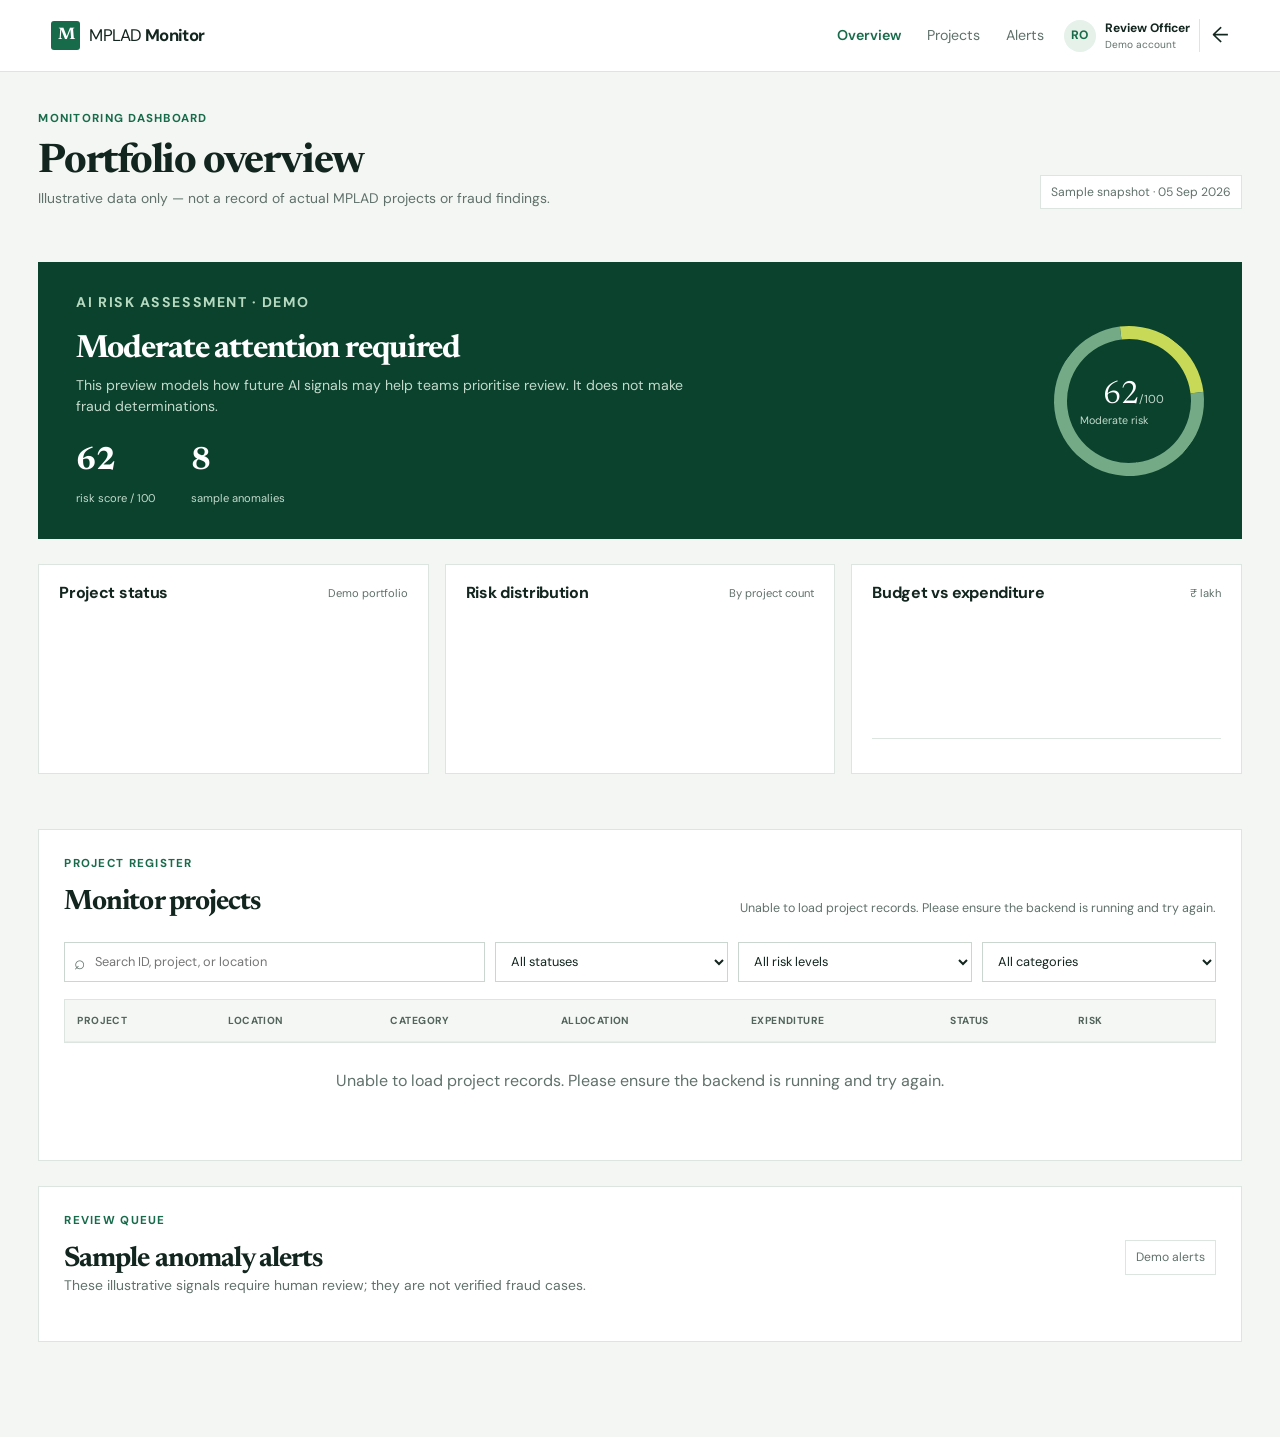
==== frontend/dashboard.html @ 263b67cf "Initial project upload" ====
<!doctype html>
<html lang="en">
  <head>
    <meta charset="UTF-8" />
    <meta name="viewport" content="width=device-width, initial-scale=1.0" />
    <meta
      name="description"
      content="MPLAD Monitor dashboard with illustrative project monitoring data."
    />
    <title>Dashboard | MPLAD Monitor</title>
    <link rel="preconnect" href="https://fonts.googleapis.com" />
    <link rel="preconnect" href="https://fonts.gstatic.com" crossorigin />
    <link
      href="https://fonts.googleapis.com/css2?family=DM+Sans:wght@400;500;600;700&family=Newsreader:opsz,wght@6..72,600;6..72,700&display=swap"
      rel="stylesheet"
    />
    <link rel="stylesheet" href="style.css" />
  </head>
  <body class="dashboard-page">
    <header class="dashboard-header">
      <a class="brand" href="index.html"
        ><span class="brand-mark" aria-hidden="true">M</span
        ><span>MPLAD <strong>Monitor</strong></span></a
      >
      <nav aria-label="Dashboard navigation">
        <a class="active" href="#overview">Overview</a
        ><a href="#projects">Projects</a><a href="#alerts">Alerts</a>
      </nav>
      <div class="profile">
        <span class="avatar" aria-hidden="true">RO</span
        ><span><b>Review Officer</b><small>Demo account</small></span
        ><a class="back-link" href="index.html" aria-label="Return to home"
          >←</a
        >
      </div>
    </header>
    <main class="dashboard-main">
      <section class="dashboard-title" id="overview">
        <div>
          <p class="eyebrow">Monitoring dashboard</p>
          <h1>Portfolio overview</h1>
          <p>
            Illustrative data only — not a record of actual MPLAD projects or
            fraud findings.
          </p>
        </div>
        <span class="snapshot">Sample snapshot · 05 Sep 2026</span>
      </section>
      <section
        class="stat-grid"
        id="summaryCards"
        aria-label="Portfolio summary"
      ></section>
      <section class="risk-overview">
        <div>
          <p class="eyebrow">AI risk assessment · demo</p>
          <h2>Moderate attention required</h2>
          <p>
            This preview models how future AI signals may help teams prioritise
            review. It does not make fraud determinations.
          </p>
          <div class="risk-metrics">
            <span
              ><b id="overallRiskScore">62</b
              ><small>risk score / 100</small></span
            ><span
              ><b id="anomalyCount">8</b><small>sample anomalies</small></span
            >
          </div>
        </div>
        <div class="risk-gauge" aria-label="Demo risk score 62 out of 100">
          <div class="gauge-value">62<span>/100</span></div>
          <p>Moderate risk</p>
        </div>
      </section>
      <section class="analytics-grid" aria-label="Sample data visualizations">
        <article class="chart-card">
          <div class="card-heading">
            <h2>Project status</h2>
            <span>Demo portfolio</span>
          </div>
          <div id="statusChart" class="bar-chart"></div>
        </article>
        <article class="chart-card">
          <div class="card-heading">
            <h2>Risk distribution</h2>
            <span>By project count</span>
          </div>
          <div id="riskChart" class="bar-chart"></div>
        </article>
        <article class="chart-card">
          <div class="card-heading">
            <h2>Budget vs expenditure</h2>
            <span>₹ lakh</span>
          </div>
          <div id="budgetChart" class="comparison-chart"></div>
        </article>
      </section>
      <section class="projects-section" id="projects">
        <div class="section-row">
          <div>
            <p class="eyebrow">Project register</p>
            <h2>Monitor projects</h2>
          </div>
          <span id="visibleCount" class="count-label">0 projects shown</span>
        </div>
        <div class="filters" aria-label="Filter projects">
          <label class="search-field"
            ><span class="sr-only">Search projects</span
            ><input
              id="projectSearch"
              type="search"
              placeholder="Search ID, project, or location" /></label
          ><label
            ><span class="sr-only">Filter by status</span
            ><select id="statusFilter">
              <option value="all">All statuses</option>
              <option>Completed</option>
              <option>In Progress</option>
              <option>Delayed</option>
              <option>Not Started</option>
            </select></label
          ><label
            ><span class="sr-only">Filter by risk level</span
            ><select id="riskFilter">
              <option value="all">All risk levels</option>
              <option>Low</option>
              <option>Medium</option>
              <option>High</option>
              <option>Critical</option>
            </select></label
          ><label
            ><span class="sr-only">Filter by category</span
            ><select id="categoryFilter">
              <option value="all">All categories</option>
            </select></label
          >
        </div>
        <div class="table-wrap">
          <table>
            <thead>
              <tr>
                <th>Project</th>
                <th>Location</th>
                <th>Category</th>
                <th>Allocation</th>
                <th>Expenditure</th>
                <th>Status</th>
                <th>Risk</th>
                <th></th>
              </tr>
            </thead>
            <tbody id="projectsTableBody"></tbody>
          </table>
        </div>
        <p id="emptyState" class="empty-state" hidden>
          No demo projects match these filters.
        </p>
      </section>
      <section class="alerts-section" id="alerts">
        <div class="section-row">
          <div>
            <p class="eyebrow">Review queue</p>
            <h2>Sample anomaly alerts</h2>
          </div>
          <span class="demo-tag">Demo alerts</span>
        </div>
        <p class="section-intro">
          These illustrative signals require human review; they are not verified
          fraud cases.
        </p>
        <div id="alertsList" class="alerts-list"></div>
      </section>
    </main>
    <div
      id="projectModal"
      class="modal"
      role="dialog"
      aria-modal="true"
      aria-labelledby="modalTitle"
      hidden
    >
      <div class="modal-backdrop" data-close-modal></div>
      <div class="modal-content">
        <button class="modal-close" data-close-modal aria-label="Close details">
          ×
        </button>
        <p class="eyebrow">Demo project detail</p>
        <h2 id="modalTitle"></h2>
        <div id="modalBody"></div>
      </div>
    </div>
    <script src="script.js"></script>
  </body>
</html>
---- frontend/style.css ----
:root {
  --ink: #12251f;
  --muted: #60716b;
  --line: #dce5e0;
  --paper: #f7f8f5;
  --white: #fff;
  --green: #176b4b;
  --green-dark: #0b422e;
  --mint: #e5f1e9;
  --amber: #a86405;
  --red: #b33b35;
  --blue: #265e85;
  --shadow: 0 10px 28px rgba(25, 50, 40, 0.08);
}
* {
  box-sizing: border-box;
}
html {
  scroll-behavior: smooth;
}
body {
  margin: 0;
  color: var(--ink);
  background: var(--paper);
  font-family: "DM Sans", Arial, sans-serif;
  line-height: 1.5;
}
a {
  color: inherit;
  text-decoration: none;
}
h1,
h2,
h3,
p {
  margin-top: 0;
}
h1,
h2 {
  font-family: Newsreader, Georgia, serif;
  letter-spacing: -0.035em;
}
h1 {
  font-size: clamp(2.8rem, 6vw, 5rem);
  line-height: 0.98;
}
h2 {
  font-size: clamp(2rem, 4vw, 3rem);
  line-height: 1.05;
}
.site-header,
.dashboard-header {
  min-height: 72px;
  padding: 0 max(4vw, 24px);
  display: flex;
  align-items: center;
  justify-content: space-between;
  background: rgba(247, 248, 245, 0.94);
  border-bottom: 1px solid var(--line);
  gap: 20px;
}
.site-header {
  position: sticky;
  top: 0;
  z-index: 3;
}
.brand {
  display: flex;
  align-items: center;
  gap: 9px;
  font-size: 1.05rem;
  letter-spacing: -0.04em;
  white-space: nowrap;
}
.brand strong {
  font-weight: 700;
}
.brand-mark {
  width: 29px;
  height: 29px;
  display: grid;
  place-items: center;
  background: var(--green);
  color: white;
  font-weight: 700;
  font-family: Newsreader, serif;
  border-radius: 3px;
}
.primary-nav,
.dashboard-header nav {
  display: flex;
  gap: 26px;
  font-size: 0.89rem;
  color: var(--muted);
}
.primary-nav a:hover,
.dashboard-header nav a:hover,
.dashboard-header nav .active {
  color: var(--green);
  font-weight: 600;
}
.button {
  display: inline-flex;
  align-items: center;
  gap: 14px;
  background: var(--green);
  color: white;
  padding: 14px 20px;
  font-weight: 600;
  font-size: 0.9rem;
  border: 1px solid var(--green);
  transition: 0.2s ease;
}
.button:hover {
  background: var(--green-dark);
  transform: translateY(-1px);
}
.button-small {
  padding: 9px 14px;
  font-size: 0.83rem;
}
.hero {
  max-width: 1220px;
  margin: auto;
  min-height: 575px;
  padding: 96px max(4vw, 24px);
  display: grid;
  grid-template-columns: 1.08fr 0.8fr;
  align-items: center;
  gap: 80px;
}
.eyebrow {
  color: var(--green);
  font-size: 0.72rem;
  font-weight: 700;
  letter-spacing: 0.11em;
  text-transform: uppercase;
  margin-bottom: 16px;
}
.hero h1 {
  max-width: 690px;
  margin-bottom: 24px;
}
.hero h1 em {
  color: var(--green);
  font-weight: 600;
}
.hero-text {
  max-width: 620px;
  font-size: 1.13rem;
  color: var(--muted);
  line-height: 1.7;
}
.hero-actions {
  display: flex;
  align-items: center;
  gap: 25px;
  margin: 30px 0;
}
.text-link {
  font-weight: 600;
  font-size: 0.9rem;
  border-bottom: 1px solid var(--ink);
}
.demo-note {
  font-size: 0.79rem;
  color: var(--muted);
}
.hero-panel {
  background: var(--green-dark);
  color: #eff8f1;
  padding: 29px;
  box-shadow: var(--shadow);
  min-height: 335px;
  display: flex;
  flex-direction: column;
}
.panel-topline,
.panel-footer {
  display: flex;
  justify-content: space-between;
  font-size: 0.76rem;
  color: #c8dbcf;
}
.live-dot {
  color: #ddf6c9;
}
.live-dot:before {
  content: "";
  display: inline-block;
  width: 7px;
  height: 7px;
  border-radius: 50%;
  background: #abdf77;
  margin-right: 6px;
}
.health-score {
  display: flex;
  align-items: center;
  gap: 13px;
  margin: 30px 0 16px;
}
.health-score span {
  font-family: Newsreader, serif;
  font-size: 5.4rem;
  line-height: 0.7;
}
.health-score small {
  font-size: 0.8rem;
  color: #c8dbcf;
}
.mini-bars {
  height: 95px;
  border-bottom: 1px solid rgba(255, 255, 255, 0.2);
  display: flex;
  align-items: end;
  gap: 9px;
}
.mini-bars i {
  display: block;
  flex: 1;
  background: #88bb92;
}
.panel-footer {
  margin-top: 16px;
}
.panel-footer b {
  color: #fff;
  font-size: 1rem;
}
.trust-strip {
  background: #e5eee7;
  padding: 15px;
  display: flex;
  justify-content: center;
  gap: 20px;
  color: #426253;
  font-size: 0.78rem;
  font-weight: 600;
}
.content-section,
.workflow-section {
  max-width: 1220px;
  margin: auto;
  padding: 100px max(4vw, 24px);
}
.section-heading {
  max-width: 650px;
}
.section-heading > p:last-child {
  color: var(--muted);
  line-height: 1.7;
}
.feature-grid {
  display: grid;
  grid-template-columns: repeat(3, 1fr);
  gap: 20px;
  margin-top: 48px;
}
.feature-grid article {
  background: var(--white);
  padding: 28px;
  border: 1px solid var(--line);
}
.feature-icon {
  color: var(--green);
  font-family: Newsreader, serif;
  font-size: 1.5rem;
}
.feature-grid h3,
.workflow-list h3 {
  margin: 20px 0 8px;
  font-size: 1.04rem;
}
.feature-grid p,
.workflow-list p {
  font-size: 0.9rem;
  color: var(--muted);
  margin: 0;
  line-height: 1.65;
}
.workflow-section {
  border-top: 1px solid var(--line);
}
.workflow-list {
  list-style: none;
  margin: 42px 0 0;
  padding: 0;
  display: grid;
  grid-template-columns: repeat(3, 1fr);
  gap: 35px;
}
.workflow-list li {
  display: flex;
  gap: 16px;
}
.workflow-list li > span {
  font-family: Newsreader, serif;
  color: var(--green);
  font-size: 1.5rem;
}
.workflow-list h3 {
  margin: 4px 0 8px;
}
.cta-section {
  padding: 85px 24px;
  text-align: center;
  background: var(--green-dark);
  color: #fff;
}
.cta-section h2 {
  margin-bottom: 28px;
}
.cta-section .eyebrow {
  color: #bfe0c8;
}
.button-light {
  background: #fff;
  color: var(--green-dark);
  border-color: #fff;
}
.button-light:hover {
  background: #dcece0;
}
.site-footer {
  padding: 22px max(4vw, 24px);
  background: #0a3224;
  color: #aac4b5;
  display: flex;
  justify-content: space-between;
  font-size: 0.75rem;
}
.dashboard-page {
  background: #f4f6f3;
}
.dashboard-header {
  position: sticky;
  top: 0;
  z-index: 5;
  background: #fff;
}
.dashboard-header nav {
  margin-left: auto;
}
.profile {
  display: flex;
  align-items: center;
  gap: 9px;
  font-size: 0.76rem;
}
.profile small {
  display: block;
  color: var(--muted);
}
.avatar {
  display: grid;
  place-items: center;
  width: 32px;
  height: 32px;
  background: var(--mint);
  color: var(--green);
  font-weight: 700;
  border-radius: 50%;
}
.back-link {
  font-size: 1.35rem;
  padding-left: 12px;
  border-left: 1px solid var(--line);
}
.dashboard-main {
  max-width: 1380px;
  margin: auto;
  padding: 38px max(3vw, 20px) 70px;
}
.dashboard-title {
  display: flex;
  justify-content: space-between;
  align-items: end;
  margin-bottom: 28px;
}
.dashboard-title h1 {
  font-size: 2.55rem;
  margin-bottom: 5px;
}
.dashboard-title > div > p:last-child,
.section-intro {
  color: var(--muted);
  font-size: 0.87rem;
  margin-bottom: 0;
}
.snapshot,
.demo-tag {
  font-size: 0.76rem;
  color: var(--muted);
  padding: 7px 10px;
  border: 1px solid var(--line);
  background: #fff;
}
.stat-grid {
  display: grid;
  grid-template-columns: repeat(6, 1fr);
  gap: 13px;
}
.stat-card {
  padding: 17px;
  background: #fff;
  border: 1px solid var(--line);
  min-width: 0;
}
.stat-card small {
  font-size: 0.73rem;
  color: var(--muted);
  display: block;
  min-height: 35px;
}
.stat-card b {
  font-family: Newsreader, serif;
  font-size: 1.75rem;
  line-height: 1.1;
  display: block;
}
.stat-card.critical b {
  color: var(--red);
}
.risk-overview {
  background: var(--green-dark);
  color: white;
  margin: 25px 0;
  display: flex;
  justify-content: space-between;
  padding: 30px 38px;
  align-items: center;
}
.risk-overview .eyebrow {
  color: #b7d9c0;
}
.risk-overview h2 {
  font-size: 2rem;
  margin-bottom: 8px;
}
.risk-overview p {
  max-width: 630px;
  color: #c3dacb;
  font-size: 0.88rem;
  margin-bottom: 20px;
}
.risk-metrics {
  display: flex;
  gap: 36px;
}
.risk-metrics b {
  font-family: Newsreader, serif;
  font-size: 2rem;
  display: block;
}
.risk-metrics small {
  font-size: 0.7rem;
  color: #c3dacb;
}
.risk-gauge {
  width: 150px;
  height: 150px;
  border: 13px solid #75aa86;
  border-top-color: #c7d957;
  border-radius: 50%;
  display: grid;
  place-content: center;
  text-align: center;
  transform: rotate(38deg);
}
.gauge-value {
  font-family: Newsreader, serif;
  font-size: 2rem;
  transform: rotate(-38deg);
}
.gauge-value span {
  font-family: "DM Sans";
  font-size: 0.72rem;
  color: #c3dacb;
}
.risk-gauge p {
  font-size: 0.67rem;
  margin: 0;
  transform: rotate(-38deg);
  white-space: nowrap;
}
.analytics-grid {
  display: grid;
  grid-template-columns: repeat(3, 1fr);
  gap: 16px;
  margin: 25px 0 55px;
}
.chart-card {
  background: #fff;
  border: 1px solid var(--line);
  padding: 20px;
  min-height: 210px;
}
.card-heading {
  display: flex;
  justify-content: space-between;
  align-items: start;
}
.card-heading h2 {
  font-family: "DM Sans";
  letter-spacing: -0.02em;
  font-size: 1rem;
  margin: 0;
}
.card-heading span {
  font-size: 0.7rem;
  color: var(--muted);
}
.bar-chart {
  margin-top: 23px;
  display: grid;
  gap: 11px;
}
.chart-line {
  display: grid;
  grid-template-columns: 82px 1fr 25px;
  gap: 8px;
  align-items: center;
  font-size: 0.71rem;
}
.chart-line label {
  color: var(--muted);
}
.chart-track {
  height: 9px;
  background: #edf1ee;
}
.chart-fill {
  height: 100%;
  background: var(--green);
}
.chart-line:nth-child(2) .chart-fill {
  background: #bd8a29;
}
.chart-line:nth-child(3) .chart-fill {
  background: #b45a4f;
}
.chart-line:nth-child(4) .chart-fill {
  background: #7b5551;
}
.comparison-chart {
  display: flex;
  height: 137px;
  align-items: end;
  justify-content: space-around;
  gap: 13px;
  padding: 12px 8px 0;
  border-bottom: 1px solid var(--line);
}
.comparison-group {
  height: 100%;
  flex: 1;
  display: flex;
  align-items: end;
  justify-content: center;
  gap: 5px;
  position: relative;
}
.comparison-group:after {
  content: attr(data-label);
  position: absolute;
  bottom: -21px;
  font-size: 0.64rem;
  color: var(--muted);
}
.compare-bar {
  width: 14px;
  background: #b4d1bd;
}
.compare-bar.actual {
  background: var(--green);
}
.projects-section,
.alerts-section {
  background: #fff;
  border: 1px solid var(--line);
  padding: 25px;
  margin-bottom: 25px;
}
.section-row {
  display: flex;
  align-items: end;
  justify-content: space-between;
}
.section-row h2 {
  font-size: 1.75rem;
  margin: 0;
}
.count-label {
  font-size: 0.78rem;
  color: var(--muted);
}
.filters {
  display: grid;
  grid-template-columns: 1.8fr repeat(3, 1fr);
  gap: 10px;
  margin: 24px 0 17px;
}
.filters input,
.filters select {
  width: 100%;
  height: 40px;
  border: 1px solid #cad6ce;
  background: white;
  padding: 0 11px;
  color: var(--ink);
  font: inherit;
  font-size: 0.8rem;
}
.filters input:focus,
.filters select:focus {
  outline: 2px solid #83af94;
  outline-offset: 1px;
}
.search-field {
  position: relative;
}
.search-field:before {
  content: "⌕";
  position: absolute;
  z-index: 1;
  left: 10px;
  top: 7px;
  color: var(--muted);
  font-size: 1.2rem;
}
.search-field input {
  padding-left: 30px;
}
.table-wrap {
  overflow-x: auto;
  border: 1px solid var(--line);
}
table {
  border-collapse: collapse;
  width: 100%;
  min-width: 890px;
  font-size: 0.78rem;
}
th {
  background: #f4f7f4;
  color: #52645c;
  text-align: left;
  text-transform: uppercase;
  letter-spacing: 0.04em;
  font-size: 0.64rem;
}
th,
td {
  padding: 13px 12px;
  border-bottom: 1px solid #e7ede9;
  vertical-align: middle;
}
tbody tr:last-child td {
  border-bottom: 0;
}
tbody tr:hover {
  background: #f8fbf8;
}
.project-name {
  font-weight: 700;
  display: block;
  color: var(--ink);
  max-width: 210px;
}
.project-id {
  font-size: 0.68rem;
  color: var(--muted);
}
.amount {
  white-space: nowrap;
}
.badge {
  display: inline-block;
  padding: 4px 7px;
  font-size: 0.67rem;
  font-weight: 700;
  white-space: nowrap;
}
.status-completed,
.risk-low {
  background: #e3f2e7;
  color: #237144;
}
.status-in-progress,
.risk-medium {
  background: #fff2d8;
  color: #98600d;
}
.status-delayed,
.risk-high {
  background: #fde5dd;
  color: #a54831;
}
.status-not-started,
.risk-critical {
  background: #f4dde0;
  color: #932f3d;
}
.details-button {
  border: 0;
  background: none;
  color: var(--green);
  font: inherit;
  font-weight: 700;
  font-size: 0.73rem;
  cursor: pointer;
  text-decoration: underline;
}
.project-actions {
  display: grid;
  gap: 6px;
}
.analysis-button {
  margin-top: 16px;
  padding: 0;
}
.analysis-result {
  margin-top: 18px;
  color: var(--muted);
  font-size: 0.8rem;
}
.analysis-result .detail-grid {
  margin-top: 0;
  color: var(--text);
}
.analysis-error {
  color: var(--red);
  margin: 0;
}
.empty-state {
  text-align: center;
  color: var(--muted);
  padding: 26px;
}
.alerts-list {
  display: grid;
  grid-template-columns: repeat(2, 1fr);
  gap: 12px;
  margin-top: 20px;
}
.alert-item {
  border-left: 4px solid var(--amber);
  padding: 14px 15px;
  background: #fffaf0;
  display: flex;
  gap: 12px;
  align-items: start;
}
.alert-item.high {
  border-color: var(--red);
  background: #fff6f4;
}
.alert-item button {
  margin-left: auto;
  border: 0;
  background: transparent;
  color: var(--green);
  cursor: pointer;
  font-weight: 700;
  font-size: 0.75rem;
  white-space: nowrap;
}
.alert-item h3 {
  font-size: 0.88rem;
  margin: 0 0 4px;
}
.alert-item p {
  font-size: 0.76rem;
  color: var(--muted);
  margin: 0;
}
.modal {
  position: fixed;
  inset: 0;
  z-index: 10;
  display: grid;
  place-items: center;
  padding: 20px;
}
.modal[hidden] {
  display: none;
}
.modal-open {
  overflow: hidden;
}
.modal-backdrop {
  position: absolute;
  inset: 0;
  background: rgba(9, 28, 20, 0.58);
}
.modal-content {
  position: relative;
  width: min(520px, 100%);
  background: #fff;
  padding: 30px;
  box-shadow: var(--shadow);
}
.modal-content h2 {
  font-size: 2rem;
}
.modal-close {
  position: absolute;
  right: 13px;
  top: 10px;
  border: 0;
  background: none;
  font-size: 1.5rem;
  cursor: pointer;
}
.detail-grid {
  display: grid;
  grid-template-columns: 1fr 1fr;
  gap: 14px;
  margin-top: 20px;
}
.detail-grid div {
  padding: 10px;
  background: #f4f7f4;
  font-size: 0.8rem;
}
.detail-grid small {
  display: block;
  color: var(--muted);
  font-size: 0.67rem;
  margin-bottom: 3px;
}
.sr-only {
  position: absolute;
  width: 1px;
  height: 1px;
  padding: 0;
  margin: -1px;
  overflow: hidden;
  clip: rect(0, 0, 0, 0);
  white-space: nowrap;
  border: 0;
}
@media (max-width: 900px) {
  .hero {
    gap: 35px;
    padding-top: 65px;
  }
  .stat-grid {
    grid-template-columns: repeat(3, 1fr);
  }
  .analytics-grid {
    grid-template-columns: 1fr;
  }
  .alerts-list {
    grid-template-columns: 1fr;
  }
  .risk-overview {
    padding: 25px;
  }
  .primary-nav {
    display: none;
  }
}
@media (max-width: 650px) {
  .site-header,
  .dashboard-header {
    padding: 0 16px;
  }
  .site-header .button {
    display: none;
  }
  .dashboard-header nav {
    display: none;
  }
  .profile > span:not(.avatar) {
    display: none;
  }
  .hero {
    grid-template-columns: 1fr;
    padding: 55px 20px;
    min-height: auto;
  }
  .hero-panel {
    min-height: 280px;
  }
  .trust-strip {
    gap: 10px;
    font-size: 0.65rem;
  }
  .content-section,
  .workflow-section {
    padding: 65px 20px;
  }
  .feature-grid,
  .workflow-list {
    grid-template-columns: 1fr;
  }
  .workflow-list {
    gap: 24px;
  }
  .site-footer {
    display: block;
  }
  .site-footer span {
    display: block;
    margin: 4px 0;
  }
  .dashboard-main {
    padding: 28px 15px 55px;
  }
  .dashboard-title {
    display: block;
  }
  .snapshot {
    display: inline-block;
    margin-top: 14px;
  }
  .stat-grid {
    grid-template-columns: repeat(2, 1fr);
  }
  .risk-overview {
    display: block;
  }
  .risk-gauge {
    margin: 28px auto 5px;
  }
  .filters {
    grid-template-columns: 1fr;
  }
  .projects-section,
  .alerts-section {
    padding: 17px;
  }
  .section-row {
    align-items: start;
  }
  .section-row h2 {
    font-size: 1.45rem;
  }
}
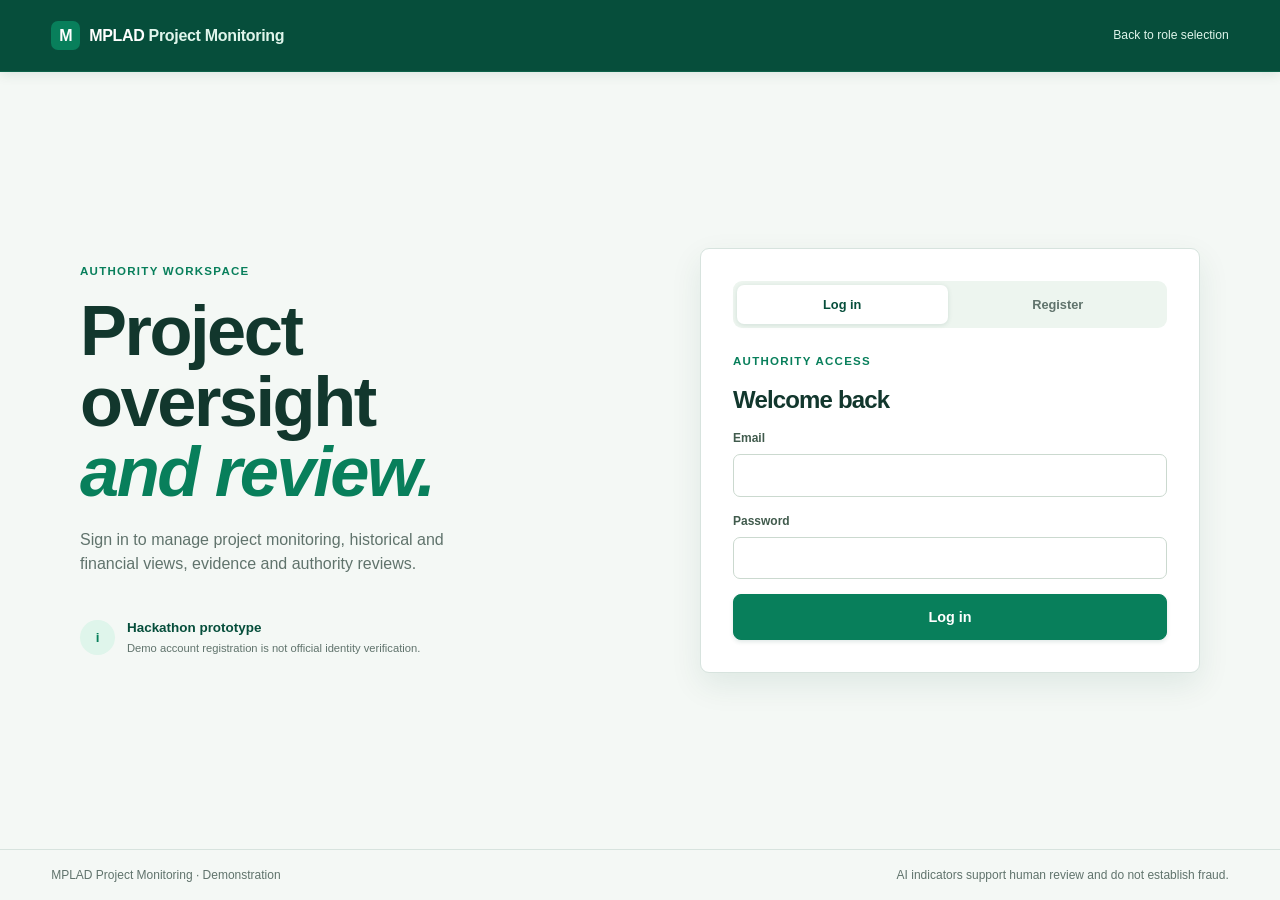
==== commit b07b33bb: "Upload MPLAD AI Fraud Detection project" ====
--- a/frontend/dashboard.html
+++ b/frontend/dashboard.html
@@ -3,193 +3,27 @@
   <head>
     <meta charset="UTF-8" />
     <meta name="viewport" content="width=device-width, initial-scale=1.0" />
-    <meta
-      name="description"
-      content="MPLAD Monitor dashboard with illustrative project monitoring data."
-    />
-    <title>Dashboard | MPLAD Monitor</title>
-    <link rel="preconnect" href="https://fonts.googleapis.com" />
-    <link rel="preconnect" href="https://fonts.gstatic.com" crossorigin />
-    <link
-      href="https://fonts.googleapis.com/css2?family=DM+Sans:wght@400;500;600;700&family=Newsreader:opsz,wght@6..72,600;6..72,700&display=swap"
-      rel="stylesheet"
-    />
-    <link rel="stylesheet" href="style.css" />
+    <meta name="description" content="Authority dashboard for MPLAD project, fund and evidence monitoring." />
+    <title>Authority Dashboard | MPLAD Monitoring Portal</title>
+    <link rel="preconnect" href="https://fonts.googleapis.com" /><link rel="preconnect" href="https://fonts.gstatic.com" crossorigin />
+    <link href="https://fonts.googleapis.com/css2?family=DM+Sans:wght@400;500;600;700&family=Newsreader:opsz,wght@6..72,600;6..72,700&display=swap" rel="stylesheet" /><link rel="stylesheet" href="style.css?v=login-green-1" />
   </head>
   <body class="dashboard-page">
     <header class="dashboard-header">
-      <a class="brand" href="index.html"
-        ><span class="brand-mark" aria-hidden="true">M</span
-        ><span>MPLAD <strong>Monitor</strong></span></a
-      >
-      <nav aria-label="Dashboard navigation">
-        <a class="active" href="#overview">Overview</a
-        ><a href="#projects">Projects</a><a href="#alerts">Alerts</a>
-      </nav>
-      <div class="profile">
-        <span class="avatar" aria-hidden="true">RO</span
-        ><span><b>Review Officer</b><small>Demo account</small></span
-        ><a class="back-link" href="index.html" aria-label="Return to home"
-          >←</a
-        >
-      </div>
+      <a class="brand" href="index.html"><span class="brand-mark" aria-hidden="true">M</span><span>MPLAD <strong>Monitoring Portal</strong></span></a>
+      <nav aria-label="Dashboard navigation"><a class="active" href="#overview">Overview</a><a href="#fund-utilization">Fund utilization</a><a href="#projects">Projects</a><a href="contractor-auth.html">Contractor workspace</a></nav>
+      <div class="profile"><span class="avatar" aria-hidden="true">AO</span><span><b>Authority workspace</b><small>Monitoring and review</small></span><button id="authorityLogout" class="logout-link" type="button">Logout</button></div>
     </header>
     <main class="dashboard-main">
-      <section class="dashboard-title" id="overview">
-        <div>
-          <p class="eyebrow">Monitoring dashboard</p>
-          <h1>Portfolio overview</h1>
-          <p>
-            Illustrative data only — not a record of actual MPLAD projects or
-            fraud findings.
-          </p>
-        </div>
-        <span class="snapshot">Sample snapshot · 05 Sep 2026</span>
-      </section>
-      <section
-        class="stat-grid"
-        id="summaryCards"
-        aria-label="Portfolio summary"
-      ></section>
-      <section class="risk-overview">
-        <div>
-          <p class="eyebrow">AI risk assessment · demo</p>
-          <h2>Moderate attention required</h2>
-          <p>
-            This preview models how future AI signals may help teams prioritise
-            review. It does not make fraud determinations.
-          </p>
-          <div class="risk-metrics">
-            <span
-              ><b id="overallRiskScore">62</b
-              ><small>risk score / 100</small></span
-            ><span
-              ><b id="anomalyCount">8</b><small>sample anomalies</small></span
-            >
-          </div>
-        </div>
-        <div class="risk-gauge" aria-label="Demo risk score 62 out of 100">
-          <div class="gauge-value">62<span>/100</span></div>
-          <p>Moderate risk</p>
-        </div>
-      </section>
-      <section class="analytics-grid" aria-label="Sample data visualizations">
-        <article class="chart-card">
-          <div class="card-heading">
-            <h2>Project status</h2>
-            <span>Demo portfolio</span>
-          </div>
-          <div id="statusChart" class="bar-chart"></div>
-        </article>
-        <article class="chart-card">
-          <div class="card-heading">
-            <h2>Risk distribution</h2>
-            <span>By project count</span>
-          </div>
-          <div id="riskChart" class="bar-chart"></div>
-        </article>
-        <article class="chart-card">
-          <div class="card-heading">
-            <h2>Budget vs expenditure</h2>
-            <span>₹ lakh</span>
-          </div>
-          <div id="budgetChart" class="comparison-chart"></div>
-        </article>
-      </section>
-      <section class="projects-section" id="projects">
-        <div class="section-row">
-          <div>
-            <p class="eyebrow">Project register</p>
-            <h2>Monitor projects</h2>
-          </div>
-          <span id="visibleCount" class="count-label">0 projects shown</span>
-        </div>
-        <div class="filters" aria-label="Filter projects">
-          <label class="search-field"
-            ><span class="sr-only">Search projects</span
-            ><input
-              id="projectSearch"
-              type="search"
-              placeholder="Search ID, project, or location" /></label
-          ><label
-            ><span class="sr-only">Filter by status</span
-            ><select id="statusFilter">
-              <option value="all">All statuses</option>
-              <option>Completed</option>
-              <option>In Progress</option>
-              <option>Delayed</option>
-              <option>Not Started</option>
-            </select></label
-          ><label
-            ><span class="sr-only">Filter by risk level</span
-            ><select id="riskFilter">
-              <option value="all">All risk levels</option>
-              <option>Low</option>
-              <option>Medium</option>
-              <option>High</option>
-              <option>Critical</option>
-            </select></label
-          ><label
-            ><span class="sr-only">Filter by category</span
-            ><select id="categoryFilter">
-              <option value="all">All categories</option>
-            </select></label
-          >
-        </div>
-        <div class="table-wrap">
-          <table>
-            <thead>
-              <tr>
-                <th>Project</th>
-                <th>Location</th>
-                <th>Category</th>
-                <th>Allocation</th>
-                <th>Expenditure</th>
-                <th>Status</th>
-                <th>Risk</th>
-                <th></th>
-              </tr>
-            </thead>
-            <tbody id="projectsTableBody"></tbody>
-          </table>
-        </div>
-        <p id="emptyState" class="empty-state" hidden>
-          No demo projects match these filters.
-        </p>
-      </section>
-      <section class="alerts-section" id="alerts">
-        <div class="section-row">
-          <div>
-            <p class="eyebrow">Review queue</p>
-            <h2>Sample anomaly alerts</h2>
-          </div>
-          <span class="demo-tag">Demo alerts</span>
-        </div>
-        <p class="section-intro">
-          These illustrative signals require human review; they are not verified
-          fraud cases.
-        </p>
-        <div id="alertsList" class="alerts-list"></div>
-      </section>
+      <section class="dashboard-title" id="overview"><div><p class="eyebrow">MPLAD · Authority dashboard</p><h1>Portfolio overview</h1><p>Project status and monitoring indicators from connected services.</p></div><span class="snapshot">Connected project register</span></section>
+      <section class="stat-grid" id="summaryCards" aria-label="Portfolio summary"></section>
+      <section class="risk-overview"><div><p class="eyebrow">Portfolio monitoring indicators</p><h2>Project signals for human review</h2><p>Indicators below are calculated from project status, expenditure and delay fields. They organize review and are not AI findings or conclusions.</p><div class="risk-metrics"><span><b id="overallRiskScore">—</b><small>average monitoring indicator / 100</small></span><span><b id="anomalyCount">—</b><small>projects with elevated indicators</small></span></div></div><div class="risk-gauge" aria-label="Portfolio monitoring indicator"><div class="gauge-value" id="gaugeValue">—<span>/100</span></div><p>Portfolio indicator</p></div></section>
+      <section class="fund-section" id="fund-utilization" aria-labelledby="fundTitle"><div class="section-row"><div><p class="eyebrow">Financial monitoring</p><h2 id="fundTitle">Fund utilization overview</h2></div><span class="demo-tag">Connected fund service</span></div><p class="section-intro">Utilization monitoring supports human review; a low rate alone is not evidence of wrongdoing.</p><div id="fundSummaryCards" class="fund-stat-grid" aria-label="Fund utilization summary"></div><div class="fund-overview-grid"><article class="fund-panel"><div class="card-heading"><h3>State fund utilization</h3><span>Expenditure vs released</span></div><div id="stateUtilization" class="state-utilization"></div></article><article class="fund-panel"><div class="card-heading"><h3>Projects requiring review</h3><span>Financial monitoring</span></div><div id="fundReviewList" class="fund-review-list"></div></article></div><p id="fundOverviewError" class="analysis-error" hidden></p></section>
+      <section class="analytics-grid" aria-label="Portfolio summaries"><article class="chart-card"><div class="card-heading"><h2>Project status</h2><span>Connected projects</span></div><div id="statusChart" class="bar-chart"></div></article><article class="chart-card"><div class="card-heading"><h2>Monitoring indicators</h2><span>Derived from project records</span></div><div id="riskChart" class="bar-chart"></div></article><article class="chart-card"><div class="card-heading"><h2>Sanctioned vs expenditure</h2><span>₹ lakh · first five projects</span></div><div id="budgetChart" class="comparison-chart"></div><div class="chart-legend"><span><i></i>Sanctioned</span><span><i></i>Expenditure</span></div></article></section>
+      <section class="projects-section" id="projects"><div class="section-row"><div><p class="eyebrow">Project register</p><h2>Monitor projects</h2></div><span id="visibleCount" class="count-label">Loading records…</span></div><div class="filters" aria-label="Filter projects"><label class="search-field"><span class="sr-only">Search projects</span><input id="projectSearch" type="search" placeholder="Search ID, project, district, or constituency" /></label><label><span class="sr-only">Filter by status</span><select id="statusFilter"><option value="all">All statuses</option><option>Completed</option><option>In Progress</option><option>Delayed</option><option>Not Started</option></select></label><label><span class="sr-only">Filter by risk level</span><select id="riskFilter"><option value="all">All indicator levels</option><option>Low</option><option>Medium</option><option>High</option><option>Critical</option></select></label><label><span class="sr-only">Filter by category</span><select id="categoryFilter"><option value="all">All project types</option></select></label></div><div class="table-wrap"><table><thead><tr><th scope="col">Project ID</th><th scope="col">District / Constituency</th><th scope="col">Project Type</th><th scope="col">Sanctioned</th><th scope="col">Expenditure</th><th scope="col">Status</th><th scope="col">Indicator</th><th scope="col">Actions</th></tr></thead><tbody id="projectsTableBody"></tbody></table></div><p id="emptyState" class="empty-state" hidden>No projects match these filters.</p></section>
+      <p class="ai-disclaimer">AI-generated results are monitoring signals and do not confirm fraud. Final decisions remain with authorized human reviewers.</p>
     </main>
-    <div
-      id="projectModal"
-      class="modal"
-      role="dialog"
-      aria-modal="true"
-      aria-labelledby="modalTitle"
-      hidden
-    >
-      <div class="modal-backdrop" data-close-modal></div>
-      <div class="modal-content">
-        <button class="modal-close" data-close-modal aria-label="Close details">
-          ×
-        </button>
-        <p class="eyebrow">Demo project detail</p>
-        <h2 id="modalTitle"></h2>
-        <div id="modalBody"></div>
-      </div>
-    </div>
+    <div id="projectModal" class="modal" role="dialog" aria-modal="true" aria-labelledby="modalTitle" hidden><div class="modal-backdrop" data-close-modal></div><div class="modal-content"><button class="modal-close" data-close-modal aria-label="Close details">×</button><p class="eyebrow">Project detail · authority review</p><h2 id="modalTitle"></h2><div id="modalBody"></div></div></div>
     <script src="script.js"></script>
   </body>
 </html>
--- a/frontend/style.css
+++ b/frontend/style.css
@@ -1,16 +1,23 @@
 :root {
-  --ink: #12251f;
-  --muted: #60716b;
-  --line: #dce5e0;
-  --paper: #f7f8f5;
+  --ink: #172b25;
+  --muted: #5d7068;
+  --line: #d8e2dc;
+  --paper: #f3f6f3;
   --white: #fff;
   --green: #176b4b;
-  --green-dark: #0b422e;
+  --green-dark: #103d2e;
   --mint: #e5f1e9;
-  --amber: #a86405;
-  --red: #b33b35;
+  --amber: #95600c;
+  --red: #a23e39;
   --blue: #265e85;
-  --shadow: 0 10px 28px rgba(25, 50, 40, 0.08);
+  --space-1: 4px;
+  --space-2: 8px;
+  --space-3: 12px;
+  --space-4: 16px;
+  --space-5: 24px;
+  --space-6: 32px;
+  --radius: 3px;
+  --shadow: 0 12px 32px rgba(25, 50, 40, 0.13);
 }
 * {
   box-sizing: border-box;
@@ -372,6 +379,11 @@
   margin: auto;
   padding: 38px max(3vw, 20px) 70px;
 }
+.contractor-main { max-width: 760px; }
+.contractor-form { display:grid; gap:17px; padding:25px; background:#fff; border:1px solid var(--line); margin-top:25px; }
+.contractor-form label { display:grid; gap:6px; font-size:.82rem; font-weight:700; }
+.contractor-form input,.contractor-form select { height:42px; border:1px solid #cad6ce; padding:8px; font:inherit; }
+.contractor-form input[type=file] { height:auto; }.location-box { background:#f4f7f4; padding:15px; }.location-box p { color:var(--muted); font-size:.8rem; }
 .dashboard-title {
   display: flex;
   justify-content: space-between;
@@ -484,6 +496,77 @@
   transform: rotate(-38deg);
   white-space: nowrap;
 }
+.fund-section {
+  background: #fff;
+  border: 1px solid var(--line);
+  padding: 25px;
+  margin: 25px 0;
+}
+.fund-stat-grid {
+  display: grid;
+  grid-template-columns: repeat(5, 1fr);
+  gap: 12px;
+  margin: 22px 0;
+}
+.fund-stat-card {
+  background: #f4f7f4;
+  padding: 15px;
+  border-left: 3px solid var(--green);
+}
+.fund-stat-card small,
+.state-row small,
+.fund-review small {
+  display: block;
+  color: var(--muted);
+  font-size: .7rem;
+}
+.fund-stat-card b {
+  display: block;
+  margin-top: 5px;
+  font-family: Newsreader, serif;
+  font-size: 1.35rem;
+}
+.fund-overview-grid {
+  display: grid;
+  grid-template-columns: 1.1fr .9fr;
+  gap: 16px;
+}
+.fund-panel {
+  border: 1px solid var(--line);
+  padding: 18px;
+}
+.fund-panel h3,
+.fund-detail h3 {
+  margin: 0;
+  font-size: .95rem;
+}
+.state-utilization { margin-top: 15px; }
+.state-row {
+  display: grid;
+  grid-template-columns: minmax(115px, 1fr) minmax(90px, 1.3fr) 50px;
+  align-items: center;
+  gap: 10px;
+  padding: 10px 0;
+  border-bottom: 1px solid #edf1ee;
+  font-size: .76rem;
+}
+.state-row:last-child { border-bottom: 0; }
+.state-meter { height: 8px; background: #e6eee9; }
+.state-meter i { display: block; height: 100%; background: var(--green); }
+.state-row strong { text-align: right; font-size: .75rem; }
+.fund-review-list { margin-top: 15px; display: grid; gap: 10px; }
+.fund-review { display: grid; grid-template-columns: auto 1fr auto; gap: 9px; align-items: start; padding: 10px; background: #fffaf0; border-left: 3px solid var(--amber); font-size: .75rem; }
+.fund-review p { margin: 3px 0; color: var(--amber); font-weight: 700; }
+.fund-review-badge, .fund-signal { background: #fff2d8; color: #875407; }
+.fund-detail { margin-top: 20px; }
+.fund-detail h3 { margin: 18px 0 10px; }
+.fund-reason { color: var(--muted); font-size: .78rem; margin: 12px 0; }
+.trend-chart { height: 145px; display: flex; gap: 14px; align-items: end; padding: 10px 5px 24px; border-bottom: 1px solid var(--line); }
+.trend-point { flex: 1; min-width: 0; height: 100%; display: flex; flex-direction: column; justify-content: end; align-items: center; position: relative; }
+.trend-point i { display: block; width: 20px; background: var(--green); }
+.trend-point span { position: absolute; bottom: -19px; font-size: .62rem; color: var(--muted); white-space: nowrap; }
+.trend-point small { position: absolute; top: -1px; font-size: .59rem; color: var(--muted); white-space: nowrap; }
+.trend-empty { color: var(--muted); font-size: .78rem; }
 .analytics-grid {
   display: grid;
   grid-template-columns: repeat(3, 1fr);
@@ -841,7 +924,118 @@
   white-space: nowrap;
   border: 0;
 }
+
+/* Refined portal components */
+button, input, select, textarea { border-radius: var(--radius); }
+button, a, input, select, textarea { transition: color .16s ease, background-color .16s ease, border-color .16s ease, box-shadow .16s ease; }
+a:focus-visible, button:focus-visible, input:focus-visible, select:focus-visible, textarea:focus-visible { outline: 3px solid #8bb79a; outline-offset: 2px; }
+.brand { letter-spacing: -.025em; font-weight: 600; }
+.brand-mark { border-radius: 2px; }
+.hero { background: linear-gradient(110deg, #f4f7f3 0%, #eef4ee 58%, #e8f0e9 100%); }
+.hero-panel { border-radius: 3px; }
+.landing-steps { list-style: none; padding: 5px 0; margin: 24px 0; display: grid; gap: 0; }
+.landing-steps li { display: flex; align-items: center; gap: 14px; border-bottom: 1px solid rgba(255,255,255,.17); padding: 14px 0; font-size: .9rem; }
+.landing-steps li:last-child { border-bottom: 0; }
+.landing-steps li span { color: #b7d9c0; font-size: .72rem; font-weight: 700; letter-spacing: .08em; }
+.responsibility-section { padding: 52px max(8vw, 24px); border-top: 1px solid var(--line); background: #edf3ee; }
+.responsibility-section h2 { max-width: 760px; font-size: clamp(1.8rem, 4vw, 2.6rem); margin-bottom: 12px; }
+.responsibility-section > p:last-child { max-width: 760px; color: var(--muted); margin-bottom: 0; }
+.risk-overview { border-radius: 3px; }
+.risk-gauge { transform: none; width: 140px; height: 140px; border: 0; border-radius: 50%; background: conic-gradient(#b9d477 0 var(--score, 0%), rgba(255,255,255,.17) var(--score, 0%) 100%); position: relative; }
+.risk-gauge:before { content: ""; position: absolute; inset: 10px; border-radius: 50%; background: var(--green-dark); }
+.gauge-value, .risk-gauge p { position: relative; transform: none; }
+.risk-gauge p { margin-top: -3px; color: #c3dacb; }
+.stat-card, .fund-stat-card, .fund-panel, .chart-card, .projects-section, .fund-section, .notification-panel, .contractor-form { border-radius: 3px; }
+.stat-card { border-top: 2px solid #b4cbb9; }
+.stat-card.critical { border-top-color: var(--amber); }
+.fund-review { border-radius: 2px; }
+.table-wrap thead th { position: sticky; top: 72px; z-index: 1; }
+.project-actions { min-width: 112px; }
+.details-button { text-decoration: none; padding: 5px 7px; text-align: left; }
+.details-button:hover { background: var(--mint); }
+.modal { align-items: start; overflow-y: auto; }
+.modal-content { width: min(900px, 100%); max-height: calc(100vh - 40px); overflow-y: auto; border-radius: 4px; padding: 32px; }
+.modal-content h2 { padding-right: 32px; }
+.detail-overview { padding-bottom: 8px; border-bottom: 1px solid var(--line); }
+.fund-detail { padding: 18px; border: 1px solid var(--line); background: #fff; }
+.fund-detail h3 { font-size: 1rem; margin: 0 0 12px; }
+.analysis-result { padding: 20px; border: 1px solid #d7e4d9; border-left: 4px solid var(--green); background: #f4f8f4; }
+.analysis-result h3 { color: var(--green-dark); font-size: 1rem; margin: 0 0 8px; }
+.analysis-result p { margin: 0 0 12px; }
+.ai-disclaimer { color: #52645c; background: #edf2ee; border-left: 3px solid #8aa493; padding: 13px 16px; font-size: .78rem; margin: 18px 0 0; }
+.analysis-result .ai-disclaimer { margin-top: 16px; }
+.authority-review form { display: grid; gap: 12px; }
+.authority-review label { display: grid; gap: 6px; color: var(--muted); font-size: .75rem; font-weight: 700; }
+.authority-review input, .authority-review select, .authority-review textarea { width: 100%; border: 1px solid #cad6ce; background: white; padding: 10px; color: var(--ink); font: inherit; font-size: .85rem; }
+.authority-review textarea { resize: vertical; }
+.evidence-entry, .review-entry { padding: 14px 0; border-bottom: 1px solid var(--line); }
+.evidence-entry:last-child, .review-entry:last-child { border-bottom: 0; }
+.evidence-status { font-weight: 700; }
+.review-entry b { color: var(--green-dark); }
+.review-entry time { display: block; color: var(--muted); font-size: .7rem; margin-top: 3px; }
+.review-entry p { margin: 8px 0; font-size: .84rem; }
+.history-timeline { list-style: none; padding: 0; margin: 16px 0 0; }
+.history-timeline li { display: grid; grid-template-columns: 112px 1fr; gap: 16px; padding: 12px 0; border-top: 1px solid var(--line); }
+.history-timeline time { color: var(--muted); font-size: .72rem; }
+.history-timeline b { color: var(--green-dark); font-size: .82rem; }
+.history-timeline p { color: var(--muted); font-size: .78rem; margin: 4px 0 0; }
+.chart-legend { display: flex; justify-content: center; gap: 18px; padding-top: 23px; color: var(--muted); font-size: .68rem; }
+.chart-legend span { display: flex; align-items: center; gap: 6px; }
+.chart-legend i { width: 10px; height: 10px; background: #b4d1bd; }
+.chart-legend span + span i { background: var(--green); }
+.contractor-main { max-width: 1180px; }
+.portal-title { margin-bottom: 28px; }
+.portal-title h1 { font-size: clamp(2rem, 4vw, 3rem); margin-bottom: 10px; }
+.portal-title > p:last-child { max-width: 800px; color: var(--muted); }
+.assigned-work { padding: clamp(20px, 3vw, 30px); margin-bottom: 22px; border: 1px solid #dce8df; border-radius: 18px; background: linear-gradient(135deg, #f0f7f1 0%, #f8faf8 48%, #fff 100%); box-shadow: 0 14px 36px rgba(30, 67, 47, .06); }
+.assigned-work-heading { display: flex; justify-content: space-between; align-items: center; gap: 20px; }
+.assigned-work .eyebrow { margin: 0 0 6px; color: var(--green); font-size: .68rem; font-weight: 700; letter-spacing: .12em; text-transform: uppercase; }
+.assigned-work-heading h2 { margin: 0; color: var(--ink); font: 700 clamp(1.25rem, 2vw, 1.55rem) "DM Sans", sans-serif; letter-spacing: -.03em; }
+.assigned-work-intro { margin: 6px 0 0; color: var(--muted); font-size: .82rem; }
+.assigned-count { display: inline-flex; align-items: center; gap: 7px; padding: 10px 15px; border: 1px solid #cde3d2; border-radius: 999px; background: #fff; color: var(--green-dark); font-size: .84rem; font-weight: 700; white-space: nowrap; box-shadow: 0 3px 10px rgba(30, 67, 47, .05); }
+.workload-stats { display: flex; gap: 10px; margin-top: 20px; }
+.workload-stats > div { display: flex; align-items: baseline; gap: 8px; min-width: 142px; padding: 11px 14px; border: 1px solid rgba(207, 222, 211, .8); border-radius: 12px; background: rgba(255, 255, 255, .76); }
+.workload-stats span { color: var(--ink); font-size: 1.05rem; font-weight: 700; }
+.workload-stats small { color: var(--muted); font-size: .72rem; }
+.assigned-project-list { display: grid; grid-template-columns: repeat(auto-fit, minmax(min(100%, 310px), 1fr)); gap: 16px; margin-top: 18px; }
+.assigned-project-card { position: relative; padding: 20px; overflow: hidden; border: 1px solid #e2e9e4; border-radius: 15px; background: #fff; box-shadow: 0 5px 16px rgba(35, 57, 43, .035); transition: transform .18s ease, box-shadow .18s ease, border-color .18s ease; }
+.assigned-project-card:hover { transform: translateY(-2px); border-color: #c9ddce; box-shadow: 0 12px 26px rgba(35, 57, 43, .08); }
+.assigned-project-heading { display: flex; justify-content: space-between; align-items: flex-start; gap: 12px; }
+.assigned-project-heading h3 { margin: 0; color: var(--ink); font-size: .98rem; letter-spacing: -.015em; }
+.assigned-project-heading p { margin: 5px 0 0; color: var(--muted); font-size: .76rem; }
+.assigned-project-heading > span { flex: 0 0 auto; padding: 6px 9px; border-radius: 999px; background: #edf6ef; color: var(--green-dark); font-size: .67rem; font-weight: 700; }
+.project-progress-label { display: flex; justify-content: flex-end; margin: -7px 0 14px; color: var(--muted); font-size: .68rem; font-weight: 600; }
+.project-progress-track { height: 7px; margin: 17px 0 13px; overflow: hidden; border-radius: 99px; background: #edf1ee; }
+.project-progress-track span { display: block; height: 100%; border-radius: inherit; background: linear-gradient(90deg, #19a66b, #55c28b); }
+.assigned-project-facts { display: grid; grid-template-columns: 1fr 1fr; gap: 12px 15px; margin: 0; padding-top: 14px; border-top: 1px solid #eef1ef; }
+.assigned-project-facts > div:first-child { grid-column: 1 / -1; }
+.assigned-project-facts dt { color: #859189; font-size: .64rem; font-weight: 600; }
+.assigned-project-facts dd { margin: 4px 0 0; color: #283c31; font-size: .77rem; font-weight: 700; overflow-wrap: anywhere; }.contractor-layout { display: grid; grid-template-columns: 1fr 1fr; gap: 20px; align-items: start; }
+.notification-panel, .contractor-form { padding: 24px; background: white; border: 1px solid var(--line); }
+.notification-panel .card-heading h2, .contractor-form .card-heading h2 { font: 700 1rem "DM Sans", sans-serif; letter-spacing: -.02em; margin: 0; }
+.notification-list { display: grid; gap: 10px; margin-top: 18px; }
+.notification-item { padding: 15px; border: 1px solid var(--line); border-left: 3px solid #c5d0ca; background: #f8faf8; }
+.notification-item.is-unread { border-left-color: var(--green); background: #f2f7f3; }
+.notification-item h3 { font-size: .88rem; margin: 8px 0 3px; }
+.notification-item p { color: var(--muted); font-size: .78rem; margin: 6px 0; overflow-wrap: anywhere; }
+.notification-item .notification-project { color: var(--ink); font-weight: 700; }
+.notification-meta { display: flex; justify-content: space-between; gap: 10px; color: var(--muted); font-size: .67rem; }
+.notification-state { font-weight: 700; color: var(--green); }
+.is-read .notification-state { color: var(--muted); }
+.contractor-form { display: grid; gap: 16px; margin: 0; }
+.contractor-form > label, .contractor-form .form-pair label { display: grid; gap: 6px; color: #43584e; font-size: .78rem; font-weight: 700; }
+.contractor-form input, .contractor-form select { width: 100%; min-height: 42px; border: 1px solid #cad6ce; padding: 9px 11px; color: var(--ink); font: inherit; font-size: .84rem; background: white; }
+.contractor-form input[type=file] { height: auto; }
+.contractor-form label small { color: var(--muted); font-weight: 400; }
+.form-pair { display: grid; grid-template-columns: 1fr 1fr; gap: 12px; }
+.location-box { border: 1px solid var(--line); background: #f4f7f4; padding: 15px; }
+.location-box b { font-size: .84rem; }
+.location-box p { color: var(--muted); font-size: .78rem; margin: 7px 0 12px; }
+.role-chip { color: var(--muted); font-size: .75rem; white-space: nowrap; }
+button:disabled { opacity: .6; cursor: wait; }
+
 @media (max-width: 900px) {
+  .assigned-project-list { grid-template-columns: repeat(auto-fit, minmax(min(100%, 270px), 1fr)); }
   .hero {
     gap: 35px;
     padding-top: 65px;
@@ -852,6 +1046,8 @@
   .analytics-grid {
     grid-template-columns: 1fr;
   }
+  .fund-stat-grid { grid-template-columns: repeat(3, 1fr); }
+  .fund-overview-grid { grid-template-columns: 1fr; }
   .alerts-list {
     grid-template-columns: 1fr;
   }
@@ -861,18 +1057,39 @@
   .primary-nav {
     display: none;
   }
+
+  .contractor-layout { grid-template-columns: 1fr; }
 }
 @media (max-width: 650px) {
+  .assigned-work { padding: 18px; border-radius: 14px; }
+  .assigned-work-heading { align-items: flex-start; }
+  .assigned-count { padding: 8px 10px; font-size: .74rem; }
+  .workload-stats > div { flex: 1; min-width: 0; padding: 10px; gap: 6px; }
+  .assigned-project-card { padding: 16px; }
+  .assigned-work { padding: 18px; border-radius: 14px; }
+  .assigned-work-heading { align-items: flex-start; }
+  .assigned-count { padding: 8px 10px; font-size: .74rem; }
+  .workload-stats > div { flex: 1; min-width: 0; padding: 10px; gap: 6px; }
+  .assigned-project-card { padding: 16px; }
   .site-header,
   .dashboard-header {
     padding: 0 16px;
   }
-  .site-header .button {
-    display: none;
-  }
+  .site-header .button { display: inline-flex; padding: 9px 11px; font-size: .68rem; }
+  .site-header .brand { font-size: .87rem; gap: 6px; }
+  .site-header .brand-mark { width: 30px; height: 30px; }
   .dashboard-header nav {
-    display: none;
-  }
+    display: flex;
+    order: 3;
+    width: 100%;
+    margin: 0;
+    gap: 18px;
+    overflow-x: auto;
+    justify-content: flex-start;
+    font-size: .72rem;
+  }
+  .site-header { flex-wrap: wrap; min-height: 64px; gap: 8px; padding-top: 8px; padding-bottom: 8px; }
+  .role-chip { display: none; }
   .profile > span:not(.avatar) {
     display: none;
   }
@@ -919,6 +1136,8 @@
   .stat-grid {
     grid-template-columns: repeat(2, 1fr);
   }
+  .fund-stat-grid { grid-template-columns: repeat(2, 1fr); }
+  .fund-section { padding: 17px; }
   .risk-overview {
     display: block;
   }
@@ -938,4 +1157,305 @@
   .section-row h2 {
     font-size: 1.45rem;
   }
-}
+  .modal { padding: 8px; }
+  .modal-content { max-height: calc(100vh - 16px); padding: 24px 16px; }
+  .detail-grid { grid-template-columns: 1fr; }
+  .history-timeline li { grid-template-columns: 1fr; gap: 4px; }
+  .state-row { grid-template-columns: minmax(95px, 1fr) minmax(55px, .9fr) 45px; gap: 7px; }
+  .form-pair { grid-template-columns: 1fr; }
+  .notification-meta { display: grid; }
+}
+
+/* Prototype role-entry screen and public project directory */
+.access-page { min-height: 100vh; display: flex; flex-direction: column; background: #f1f5f1; }
+.access-header { background: #fff; }
+.access-header-label { color: var(--muted); font-size: .76rem; }
+.access-main { width: min(1120px, calc(100% - 48px)); margin: auto; padding: 58px 0; display: grid; grid-template-columns: 1fr minmax(390px, 500px); gap: clamp(36px, 7vw, 90px); align-items: center; }
+.access-intro h1 { font-size: clamp(2.8rem, 5.5vw, 4.6rem); line-height: 1; margin: 12px 0 20px; }
+.access-intro h1 em { color: var(--green); font-weight: 600; }
+.access-intro > p:not(.eyebrow) { max-width: 420px; color: var(--muted); font-size: 1rem; }
+.access-principle { display: flex; align-items: center; gap: 12px; margin-top: 42px; color: var(--green-dark); font-size: .84rem; font-weight: 700; }
+.access-principle > span:first-child { display: grid; place-items: center; width: 35px; height: 35px; border-radius: 50%; color: var(--green); background: #deede2; }
+.access-principle small { color: var(--muted); font-weight: 400; }
+.access-card { padding: 32px; background: #fff; border: 1px solid var(--line); box-shadow: 0 14px 40px rgba(25,50,40,.08); }
+.access-card-heading h2 { font: 700 1.5rem "DM Sans", sans-serif; letter-spacing: -.035em; margin: 0 0 5px; }
+.access-card-heading > p:last-child { color: var(--muted); font-size: .82rem; margin: 0 0 20px; }
+.role-options { border: 0; padding: 0; margin: 0; display: grid; gap: 9px; }
+.role-option { display: grid; grid-template-columns: 38px 1fr 18px; align-items: center; gap: 11px; padding: 13px; border: 1px solid var(--line); cursor: pointer; }
+.role-option:has(input:checked) { border-color: var(--green); background: #f2f7f3; box-shadow: inset 0 0 0 1px var(--green); }
+.role-option > input { position: absolute; opacity: 0; pointer-events: none; }
+.role-option:focus-within { outline: 3px solid #8bb79a; outline-offset: 2px; }
+.role-option-icon { display: grid; place-items: center; width: 36px; height: 36px; background: #edf3ee; color: var(--green-dark); font-size: .83rem; font-weight: 700; }
+.role-option b, .role-option small { display: block; }
+.role-option b { color: var(--ink); font-size: .82rem; }
+.role-option small { color: var(--muted); font-size: .68rem; margin-top: 3px; }
+.role-radio { width: 16px; height: 16px; border: 1px solid #9aaba1; border-radius: 50%; }
+.role-option:has(input:checked) .role-radio { border: 5px solid var(--green); }
+.access-email { display: grid; gap: 7px; margin: 18px 0 14px; font-size: .75rem; font-weight: 700; color: #43584e; }
+.access-email span { display: inline; color: var(--muted); font-weight: 400; }
+.access-email input { width: 100%; height: 42px; padding: 9px 11px; border: 1px solid #cad6ce; font: inherit; font-size: .84rem; }
+.access-error { color: #8b312e; background: #fff2f0; border-left: 3px solid var(--red); padding: 10px 12px; font-size: .77rem; margin: 0 0 12px; }
+.access-error[hidden] { display: none; }
+.access-submit { width: 100%; justify-content: center; }
+.prototype-note { margin: 16px 0 0; color: var(--muted); font-size: .68rem; line-height: 1.5; }
+.access-footer { display: flex; justify-content: space-between; gap: 20px; padding: 16px max(4vw, 24px); border-top: 1px solid var(--line); color: var(--muted); font-size: .68rem; }
+.public-main { max-width: 1180px; }
+.public-directory { background: #fff; border: 1px solid var(--line); padding: 25px; }
+.public-feed-notice { display: flex; align-items: flex-start; gap: 15px; margin-top: 22px; padding: 20px; background: #f3f7f3; border: 1px solid var(--line); }
+.public-notice-mark { display: grid; place-items: center; flex: 0 0 30px; width: 30px; height: 30px; border-radius: 50%; background: #e2eee5; color: var(--green-dark); font-weight: 700; }
+.public-feed-notice h3 { margin: 2px 0 8px; font-size: .95rem; }
+.public-feed-notice p { color: var(--muted); font-size: .8rem; margin: 0 0 8px; max-width: 800px; }
+.public-feed-notice p:last-child { margin-bottom: 0; }
+.logout-link { color: var(--green); font-size: .76rem; font-weight: 700; padding: 7px 10px; border: 1px solid var(--line); background: transparent; font: inherit; font-size: .76rem; font-weight: 700; white-space: nowrap; cursor: pointer; }
+.logout-link:hover { background: var(--mint); }
+@media (max-width: 800px) {
+  .access-main { grid-template-columns: 1fr; gap: 30px; max-width: 580px; padding: 36px 0; }
+  .access-intro h1 { font-size: clamp(2.5rem, 9vw, 3.5rem); }
+  .access-principle { margin-top: 20px; }
+}
+@media (max-width: 650px) {
+  .assigned-work { padding: 18px; border-radius: 14px; }
+  .assigned-work-heading { align-items: flex-start; }
+  .assigned-count { padding: 8px 10px; font-size: .74rem; }
+  .workload-stats > div { flex: 1; min-width: 0; padding: 10px; gap: 6px; }
+  .assigned-project-card { padding: 16px; }
+  .assigned-work { padding: 18px; border-radius: 14px; }
+  .assigned-work-heading { align-items: flex-start; }
+  .assigned-count { padding: 8px 10px; font-size: .74rem; }
+  .workload-stats > div { flex: 1; min-width: 0; padding: 10px; gap: 6px; }
+  .assigned-project-card { padding: 16px; }
+  .access-header-label { display: none; }
+  .access-main { width: calc(100% - 30px); padding: 28px 0; gap: 20px; }
+  .access-card { padding: 22px 17px; }
+  .access-footer { display: grid; gap: 5px; padding: 14px 16px; }
+  .public-directory { padding: 16px; }
+  .public-feed-notice { padding: 15px; }
+}
+
+/* Public login, directory and feedback components */
+.public-auth-main { grid-template-columns: 1fr minmax(390px, 500px); }
+.public-auth-card { align-self: stretch; }
+.auth-tabs { display: grid; grid-template-columns: 1fr 1fr; gap: 5px; padding: 4px; margin-bottom: 25px; background: #f1f5f1; }
+.auth-tab { min-height: 39px; border: 0; background: transparent; color: var(--muted); font: inherit; font-size: .8rem; font-weight: 700; cursor: pointer; }
+.auth-tab.active { background: #fff; color: var(--green-dark); box-shadow: 0 1px 5px rgba(25,50,40,.1); }
+.auth-field { display: grid; gap: 7px; margin: 15px 0; color: #43584e; font-size: .75rem; font-weight: 700; }
+.auth-field input, .feedback-form select, .feedback-form textarea { width: 100%; min-height: 42px; padding: 10px 11px; border: 1px solid #cad6ce; background: #fff; color: var(--ink); font: inherit; font-size: .84rem; }
+.auth-field input:focus, .public-filters input:focus, .public-filters select:focus, .feedback-form textarea:focus, .feedback-form select:focus { outline: 3px solid #8bb79a; outline-offset: 1px; }
+.demo-otp-notice, .auth-message { margin: 0 0 15px; padding: 11px 13px; border: 1px solid #d6e5d8; background: #f1f7f1; color: var(--green-dark); font-size: .78rem; }
+.auth-message[hidden] { display: none; }
+.auth-actions { display: grid; gap: 9px; }
+.button-secondary { border: 1px solid var(--line); background: #fff; color: var(--green-dark); }
+.auth-text-button { margin-top: 12px; border: 0; background: transparent; color: var(--green); font: inherit; font-size: .78rem; font-weight: 700; cursor: pointer; }
+.public-user-label { max-width: 240px; overflow: hidden; color: var(--muted); font-size: .75rem; text-overflow: ellipsis; }
+.public-filters { display: grid; grid-template-columns: repeat(3, minmax(130px, 1fr)); gap: 12px; align-items: end; margin: 22px 0; }
+.public-filters label, .feedback-form label { display: grid; gap: 6px; color: #43584e; font-size: .72rem; font-weight: 700; }
+.public-filters input, .public-filters select { width: 100%; min-height: 40px; padding: 8px 10px; border: 1px solid #cad6ce; background: #fff; color: var(--ink); font: inherit; font-size: .78rem; }
+.public-project-grid { display: grid; grid-template-columns: repeat(3, minmax(0, 1fr)); gap: 13px; }
+.public-project-card { display: flex; flex-direction: column; align-items: flex-start; gap: 9px; min-height: 190px; padding: 17px; border: 1px solid var(--line); background: #fff; }
+.public-project-card .eyebrow { margin: 0; }
+.public-project-card h3 { margin: 0; font-size: 1rem; }
+.public-project-card > p:not(.eyebrow) { margin: 0 0 6px; color: var(--muted); font-size: .76rem; }
+.public-project-card .details-button { margin-top: auto; }
+.public-detail { margin-top: 20px; padding: 25px; border: 1px solid var(--line); background: #fff; scroll-margin-top: 18px; }
+.public-detail h2 { margin: 4px 0 18px; }
+.public-detail-facts { display: grid; grid-template-columns: 170px 1fr; gap: 9px 16px; margin: 0 0 25px; font-size: .82rem; }
+.public-detail-facts dt { color: var(--muted); }
+.public-detail-facts dd { margin: 0; color: var(--ink); font-weight: 600; }
+.public-feedback-list { display: grid; gap: 8px; padding-left: 20px; font-size: .82rem; overflow-wrap: anywhere; }
+.feedback-form { display: grid; gap: 12px; max-width: 620px; margin: 20px 0; }
+.feedback-form h3 { margin: 0; }
+.feedback-form textarea { resize: vertical; }
+.public-detail[hidden] { display: none; }
+@media (max-width: 800px) {
+  .public-auth-main { grid-template-columns: 1fr; }
+  .public-project-grid { grid-template-columns: repeat(2, minmax(0, 1fr)); }
+}
+@media (max-width: 650px) {
+  .assigned-work { padding: 18px; border-radius: 14px; }
+  .assigned-work-heading { align-items: flex-start; }
+  .assigned-count { padding: 8px 10px; font-size: .74rem; }
+  .workload-stats > div { flex: 1; min-width: 0; padding: 10px; gap: 6px; }
+  .assigned-project-card { padding: 16px; }
+  .assigned-work { padding: 18px; border-radius: 14px; }
+  .assigned-work-heading { align-items: flex-start; }
+  .assigned-count { padding: 8px 10px; font-size: .74rem; }
+  .workload-stats > div { flex: 1; min-width: 0; padding: 10px; gap: 6px; }
+  .assigned-project-card { padding: 16px; }
+  .public-filters, .public-project-grid { grid-template-columns: 1fr; }
+  .public-project-card { min-height: 0; }
+  .public-detail { padding: 17px; }
+  .public-detail-facts { grid-template-columns: 1fr; gap: 3px; }
+  .public-detail-facts dd { margin-bottom: 8px; }
+}
+
+/* Final presentation polish: shared navy and blue portal theme. */
+:root {
+  --ink: #12372d;
+  --muted: #60736c;
+  --line: #d7e3de;
+  --paper: #f4f8f5;
+  --white: #fff;
+  --green: #087f5b;
+  --green-dark: #064e3b;
+  --mint: #dff5eb;
+  --blue: #087f5b;
+  --radius: 9px;
+  --shadow: 0 12px 30px rgba(6, 78, 59, .10);
+}
+html { scroll-padding-top: 82px; }
+body { color: var(--ink); background: var(--paper); font-family: "DM Sans", "Segoe UI", Arial, sans-serif; }
+h1, h2 { font-family: "DM Sans", "Segoe UI", Arial, sans-serif; letter-spacing: -.035em; }
+h1 { font-size: clamp(2.25rem, 4.3vw, 3.6rem); line-height: 1.08; }
+h2 { font-size: clamp(1.55rem, 2.8vw, 2.25rem); line-height: 1.15; }
+.site-header, .dashboard-header { background: #064e3b; color: #f8fbff; border-bottom-color: #0b6149; }
+.site-header { box-shadow: 0 2px 12px rgba(6, 78, 59, .12); }
+.dashboard-header { box-shadow: 0 2px 12px rgba(6, 78, 59, .12); }
+.brand { color: #fff; font-size: 1rem; letter-spacing: -.02em; }
+.brand strong { color: #dff5eb; }
+.brand-mark { color: #fff; background: #087f5b; border-radius: 7px; font-family: inherit; }
+.primary-nav, .dashboard-header nav { color: #dff5eb; }
+.primary-nav a:hover, .dashboard-header nav a:hover, .dashboard-header nav .active { color: #fff; }
+.dashboard-header nav .active { box-shadow: inset 0 -2px #19b47a; }
+.profile small { color: #c5ead6; }
+.avatar { background: #0b6349; color: #fff; }
+.logout-link { color: #edf8f1; border-color: #4f8f75; }
+.logout-link:hover { background: #0b6349; }
+.public-user-label { color: #dff5eb; }
+.button { color: #fff; background: #087f5b; border-color: #087f5b; border-radius: 8px; box-shadow: 0 2px 4px rgba(6, 78, 59, .12); }
+.button:hover { background: #06664b; border-color: #06664b; }
+.button-secondary { color: #064e3b; border-color: #c5d8cd; background: #fff; box-shadow: none; }
+.button-secondary:hover { color: #064e3b; background: #e8f6ee; border-color: #c5d8cd; }
+.button-light { color: #064e3b; }
+.button-light:hover { background: #e8f6ee; }
+.hero { background: linear-gradient(112deg, #f7fbf8 0%, #e9f5ed 100%); }
+.hero-panel, .risk-overview, .cta-section { background: #064e3b; border-radius: 12px; }
+.hero-panel { box-shadow: var(--shadow); }
+.trust-strip { color: #536b62; background: #e8f4ec; }
+.content-section, .workflow-section { padding-top: 78px; padding-bottom: 78px; }
+.feature-grid article, .stat-card, .fund-stat-card, .fund-panel, .chart-card,
+.projects-section, .fund-section, .notification-panel, .contractor-form,
+.public-directory, .public-detail, .public-project-card, .access-card,
+.modal-content, .fund-detail { border-radius: var(--radius); }
+.feature-grid article, .public-project-card { box-shadow: 0 2px 8px rgba(6, 78, 59, .035); }
+.eyebrow, .access-intro h1 em { color: #087f5b; }
+.access-page { background: #f4f8f5; }
+.access-header { background: #064e3b; }
+.access-header-label { color: #dff5eb; }
+.access-card { box-shadow: 0 12px 32px rgba(6, 78, 59, .09); }
+.access-principle { color: #064e3b; }
+.access-principle > span:first-child, .role-option-icon { color: #087f5b; background: #dff5eb; }
+.role-option { border-radius: 8px; transition: border-color .16s ease, background-color .16s ease, box-shadow .16s ease; }
+.role-option:hover { border-color: #a8cbb5; background: #f8fcf9; }
+.role-option:has(input:checked) { border-color: #087f5b; background: #f0f8f2; box-shadow: inset 0 0 0 1px #087f5b; }
+.role-option:focus-within, a:focus-visible, button:focus-visible, input:focus-visible, select:focus-visible, textarea:focus-visible { outline-color: #087f5b; }
+.role-radio { border-color: #778b80; }
+.role-option:has(input:checked) .role-radio { border-color: #087f5b; }
+.access-submit { min-height: 46px; }
+.auth-tabs { background: #edf5ef; border-radius: 9px; }
+.auth-tab { border-radius: 7px; }
+.auth-tab.active { color: #064e3b; box-shadow: 0 1px 5px rgba(6, 78, 59, .12); }
+.auth-field, .access-email, .public-filters label, .feedback-form label, .contractor-form > label, .contractor-form .form-pair label { color: #415b4d; }
+.auth-field input, .access-email input, .public-filters input, .public-filters select,
+.feedback-form select, .feedback-form textarea, .contractor-form input, .contractor-form select,
+.authority-review input, .authority-review select, .authority-review textarea, .filters input, .filters select { border-color: #cbd9cf; border-radius: 7px; }
+.auth-field input:focus, .public-filters input:focus, .public-filters select:focus, .feedback-form textarea:focus, .feedback-form select:focus, .filters input:focus, .filters select:focus { outline-color: #19b47a; }
+.dashboard-page { background: #f4f8f5; }
+.dashboard-main { padding-top: 34px; }
+.dashboard-title h1, .portal-title h1 { color: #12372d; }
+.snapshot, .demo-tag { color: #60736c; border-color: var(--line); border-radius: 999px; background: #fff; }
+.stat-card { border-top: 3px solid #b4d9c1; box-shadow: 0 2px 8px rgba(6, 78, 59, .035); }
+.stat-card.critical { border-top-color: var(--amber); }
+.stat-card small, .count-label, .card-heading span { color: #60736c; }
+.stat-card b, .fund-stat-card b, .risk-metrics b, .health-score span, .gauge-value { font-family: "DM Sans", "Segoe UI", Arial, sans-serif; font-variant-numeric: tabular-nums; }
+.risk-overview { box-shadow: 0 8px 20px rgba(6, 78, 59, .10); }
+.risk-overview .eyebrow { color: #bde8d0; }
+.risk-overview p, .risk-metrics small, .gauge-value span, .risk-gauge p { color: #c5ead6; }
+.risk-gauge { background: conic-gradient(#70b68c 0 var(--score, 0%), rgba(255,255,255,.2) var(--score, 0%) 100%); }
+.risk-gauge:before { background: #064e3b; }
+.fund-stat-card { background: #f2f8f4; border-left-color: #087f5b; }
+.state-meter { background: #e7f1e9; border-radius: 999px; overflow: hidden; }
+.state-meter i { background: #19b47a; }
+.fund-review { border-radius: 8px; }
+.chart-card, .fund-section, .projects-section, .alerts-section, .notification-panel, .contractor-form { box-shadow: 0 2px 9px rgba(6, 78, 59, .035); }
+.chart-track { background: #edf3ee; border-radius: 99px; overflow: hidden; }
+.chart-fill { background: #087f5b; border-radius: 99px; }
+.chart-line:nth-child(2) .chart-fill { background: #c08a2c; }
+.chart-line:nth-child(3) .chart-fill { background: #b6534a; }
+.compare-bar { background: #b7d7c2; border-radius: 3px 3px 0 0; }
+.compare-bar.actual { background: #087f5b; }
+.projects-section, .alerts-section { padding: 26px; }
+.filters input, .filters select { min-height: 42px; }
+.search-field:before { content: "⌕"; }
+.table-wrap { border-radius: 8px; border-color: #d7e3de; }
+table { font-size: .82rem; }
+th { color: #f8fcf9; background: #064e3b; font-size: .69rem; letter-spacing: .045em; }
+th, td { padding: 14px 12px; border-bottom-color: #e1ebe4; }
+tbody tr:nth-child(even) { background: #fcfdfc; }
+tbody tr:hover { background: #f1f8f3; }
+.project-id { font-size: .72rem; }
+.badge { padding: 5px 9px; border-radius: 999px; font-size: .72rem; }
+.status-completed, .risk-low { background: #e3f2e8; color: #087f5b; }
+.status-in-progress, .risk-medium { background: #fff1d6; color: #88560b; }
+.status-delayed, .risk-high { background: #fde6e2; color: #a13f35; }
+.status-not-started, .risk-critical { background: #f5dfe3; color: #8f2d3a; }
+.details-button, .alert-item button, .auth-text-button { color: #087f5b; }
+.details-button:hover { background: #dff5eb; border-radius: 6px; }
+.analysis-result { border-color: #d7e3de; border-left-color: #087f5b; background: #f3f8f5; border-radius: 8px; }
+.analysis-result h3, .review-entry b, .history-timeline b { color: #064e3b; }
+.ai-disclaimer { color: #536b62; background: #edf5ef; border-left-color: #83ad93; border-radius: 0 7px 7px 0; }
+.modal-backdrop { background: rgba(6, 36, 27, .62); }
+.modal-content { box-shadow: 0 18px 55px rgba(6, 36, 27, .24); }
+.detail-grid div { background: #f3f8f5; border-radius: 6px; }
+.detail-grid small { font-size: .72rem; }
+.detail-overview { padding: 18px; border: 1px solid var(--line); border-top: 3px solid #087f5b; border-radius: 8px; background: #fff; }
+.fund-detail { background: #fff; }
+.history-timeline li { position: relative; border-top-color: #e1ebe4; }
+.history-timeline time { font-size: .76rem; }
+.evidence-entry, .review-entry { border-bottom-color: #e1ebe4; }
+.authority-review input, .authority-review select, .authority-review textarea { min-height: 42px; }
+.location-box { border-color: #d7e3de; background: #f3f8f5; border-radius: 8px; }
+.location-box p[role="status"] { padding: 9px 11px; border-left: 3px solid #19b47a; border-radius: 0 6px 6px 0; background: #e8f5ed; color: #245c46; }
+#submissionStatus:not(:empty) { margin: 0; padding: 10px 12px; border: 1px solid #d7e3de; border-radius: 7px; background: #f3f8f5; color: #245c46; }
+.contractor-form input[type="file"] { padding: 8px; }
+.notification-item, .public-feed-notice { border-radius: 8px; }
+.notification-item.is-unread { border-left-color: #087f5b; background: #f0f8f2; }
+.notification-state { color: #087f5b; }
+.public-project-card:hover { border-color: #b4d9c1; box-shadow: 0 5px 16px rgba(6, 78, 59, .08); }
+.public-detail-facts { padding: 16px; border-radius: 8px; background: #f3f8f5; }
+.public-feedback-list { line-height: 1.6; }
+.access-error { border-radius: 0 7px 7px 0; }
+.auth-message, .demo-otp-notice { border-radius: 7px; }
+.prototype-note, .demo-note, .access-footer, .site-footer { font-size: .75rem; }
+.site-footer { background: #064e3b; color: #c5ead6; }
+.cta-section .eyebrow { color: #dff5eb; }
+.text-link { border-bottom-color: #35614b; }
+.button:disabled, button:disabled { transform: none; }
+
+@media (max-width: 900px) {
+  .assigned-project-list { grid-template-columns: repeat(auto-fit, minmax(min(100%, 270px), 1fr)); }
+  .table-wrap thead th { top: 70px; }
+}
+@media (max-width: 650px) {
+  .assigned-work { padding: 18px; border-radius: 14px; }
+  .assigned-work-heading { align-items: flex-start; }
+  .assigned-count { padding: 8px 10px; font-size: .74rem; }
+  .workload-stats > div { flex: 1; min-width: 0; padding: 10px; gap: 6px; }
+  .assigned-project-card { padding: 16px; }
+  .assigned-work { padding: 18px; border-radius: 14px; }
+  .assigned-work-heading { align-items: flex-start; }
+  .assigned-count { padding: 8px 10px; font-size: .74rem; }
+  .workload-stats > div { flex: 1; min-width: 0; padding: 10px; gap: 6px; }
+  .assigned-project-card { padding: 16px; }
+  .dashboard-header { row-gap: 8px; }
+  .dashboard-header nav { color: #dff5eb; }
+  .dashboard-header nav a { white-space: nowrap; }
+  .dashboard-header nav .active { box-shadow: none; }
+  .site-header .brand { font-size: .88rem; }
+  .projects-section, .alerts-section { padding: 17px; }
+  .table-wrap { max-width: calc(100vw - 62px); }
+  table { min-width: 900px; }
+  .table-wrap thead th { top: 64px; }
+}
+@media (prefers-reduced-motion: reduce) {
+  *, *::before, *::after { scroll-behavior: auto !important; transition-duration: .01ms !important; animation-duration: .01ms !important; animation-iteration-count: 1 !important; }
+}
